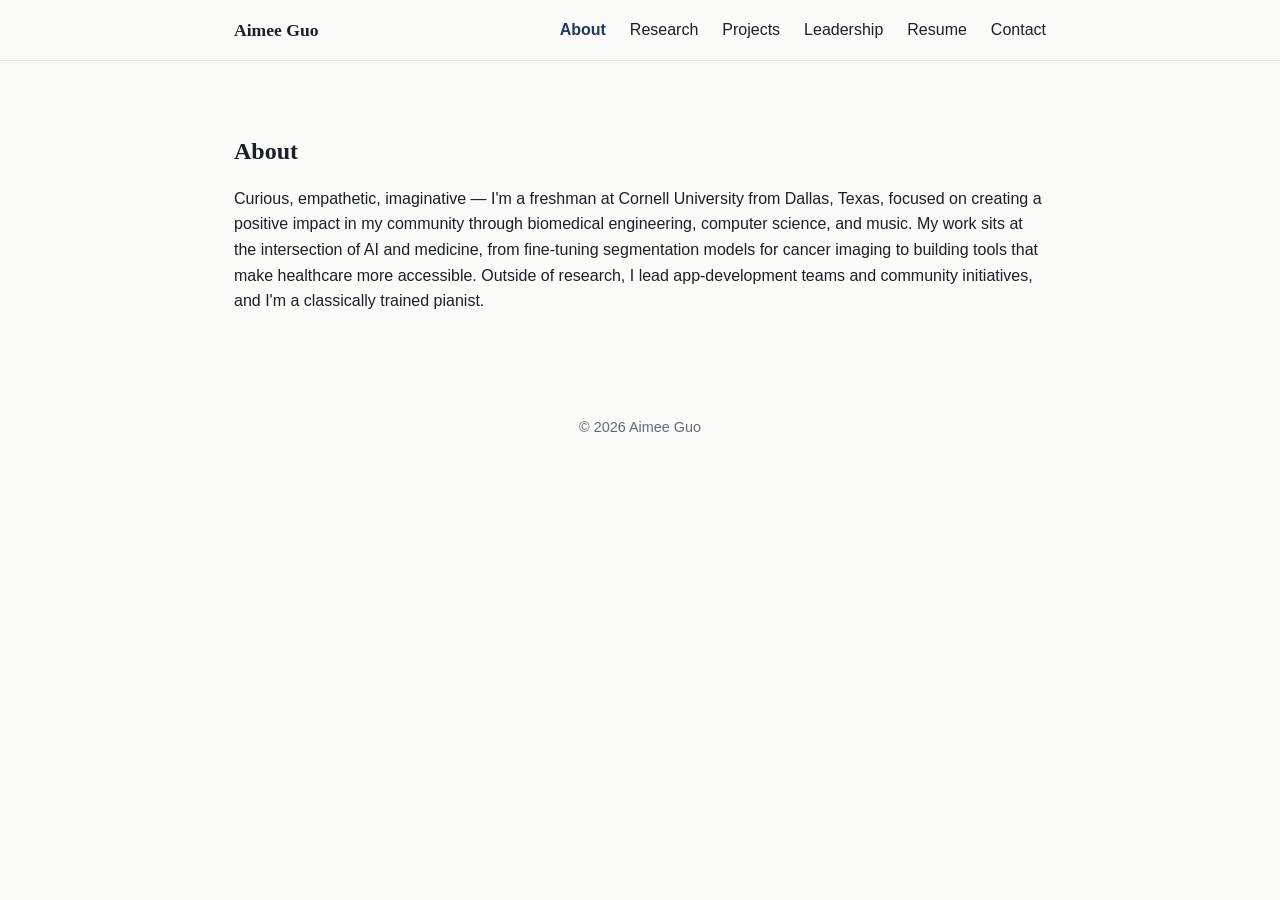
==== about.html @ e4951ae1 "Split single-page site into separate pages per nav tab Each nav item (About, Research, Projects, Lea" ====
<!DOCTYPE html>
<html lang="en">
<head>
  <meta charset="UTF-8" />
  <meta name="viewport" content="width=device-width, initial-scale=1.0" />
  <title>About — Aimee Guo</title>
  <meta name="description" content="About Aimee Guo — biomedical engineering & CS student at Cornell." />
  <link rel="stylesheet" href="style.css" />
</head>
<body>
  <header class="site-header">
    <nav class="nav">
      <a class="nav-brand" href="index.html">Aimee Guo</a>
      <button class="nav-toggle" id="navToggle" aria-label="Toggle menu" aria-expanded="false">
        <span></span><span></span><span></span>
      </button>
      <ul class="nav-links" id="navLinks">
        <li><a href="about.html" class="active">About</a></li>
        <li><a href="research.html">Research</a></li>
        <li><a href="projects.html">Projects</a></li>
        <li><a href="leadership.html">Leadership</a></li>
        <li><a href="resume.html">Resume</a></li>
        <li><a href="contact.html">Contact</a></li>
      </ul>
    </nav>
  </header>

  <main>
    <section class="section">
      <h2>About</h2>
      <p>
        Curious, empathetic, imaginative — I'm a freshman at Cornell University from Dallas, Texas,
        focused on creating a positive impact in my community through biomedical engineering,
        computer science, and music. My work sits at the intersection of AI and medicine, from
        fine-tuning segmentation models for cancer imaging to building tools that make healthcare
        more accessible. Outside of research, I lead app-development teams and community
        initiatives, and I'm a classically trained pianist.
      </p>
    </section>
  </main>

  <footer class="site-footer">
    <p>&copy; <span id="year"></span> Aimee Guo</p>
  </footer>

  <script src="script.js"></script>
</body>
</html>
---- style.css ----
:root {
  --bg: #fafaf9;
  --text: #1b1f27;
  --muted: #62697a;
  --accent: #1f3a5c;
  --accent-hover: #16293f;
  --border: #e3e2df;
  --card-bg: #f2f1ee;
  --max-width: 860px;

  --hero-bg: #0d1626;
  --hero-text: #f5f6f8;
  --hero-muted: #97a2b8;
}

* {
  box-sizing: border-box;
}

html {
  scroll-behavior: smooth;
}

body {
  margin: 0;
  font-family: -apple-system, BlinkMacSystemFont, "Segoe UI", Helvetica, Arial, sans-serif;
  color: var(--text);
  background: var(--bg);
  line-height: 1.6;
}

a {
  color: var(--accent);
  text-decoration: none;
}

a:hover {
  text-decoration: underline;
}

h1, h2, h3 {
  line-height: 1.2;
  font-family: Georgia, "Times New Roman", serif;
}

/* Header / Nav */

.site-header {
  border-bottom: 1px solid var(--border);
  position: sticky;
  top: 0;
  background: var(--bg);
  z-index: 10;
}

.nav {
  max-width: var(--max-width);
  margin: 0 auto;
  display: flex;
  align-items: center;
  justify-content: space-between;
  padding: 1rem 1.5rem;
}

.nav-brand {
  font-family: Georgia, "Times New Roman", serif;
  font-weight: 700;
  font-size: 1.1rem;
  color: var(--text);
}

.site-header.scrolled {
  box-shadow: 0 1px 6px rgba(0, 0, 0, 0.06);
}

.nav-links {
  list-style: none;
  display: flex;
  gap: 1.5rem;
  margin: 0;
  padding: 0;
}

.nav-links a {
  color: var(--text);
}

.nav-links a.active {
  color: var(--accent);
  font-weight: 600;
}

.nav-toggle {
  display: none;
  flex-direction: column;
  gap: 4px;
  background: none;
  border: none;
  cursor: pointer;
  padding: 0.5rem;
}

.nav-toggle span {
  width: 22px;
  height: 2px;
  background: var(--text);
  display: block;
}

/* Hero */

.hero {
  min-height: calc(100vh - 61px);
  min-height: calc(100dvh - 61px);
  display: flex;
  flex-direction: column;
  align-items: center;
  justify-content: center;
  text-align: center;
  gap: 1.25rem;
  padding: 3rem 1.5rem;
  position: relative;
  background: var(--hero-bg);
  color: var(--hero-text);
}

.hero h1 {
  font-size: clamp(2.5rem, 6vw, 4rem);
  margin: 0;
  letter-spacing: 0.01em;
}

.hero .tagline {
  color: var(--hero-muted);
  font-size: 1.1rem;
  max-width: 34rem;
  margin: 0;
}

.scroll-cue {
  position: absolute;
  bottom: 2rem;
  left: 50%;
  transform: translateX(-50%);
  display: flex;
  flex-direction: column;
  align-items: center;
  gap: 0.5rem;
  color: var(--hero-muted);
}

.scroll-cue:hover {
  color: var(--hero-text);
}

.scroll-text {
  font-size: 0.75rem;
  letter-spacing: 0.12em;
  text-transform: uppercase;
}

.scroll-cue .arrow {
  width: 10px;
  height: 10px;
  border-right: 2px solid currentColor;
  border-bottom: 2px solid currentColor;
  transform: rotate(45deg);
  animation: scroll-bounce 1.8s ease-in-out infinite;
}

@keyframes scroll-bounce {
  0%, 100% {
    transform: rotate(45deg) translate(0, 0);
    opacity: 0.6;
  }
  50% {
    transform: rotate(45deg) translate(5px, 5px);
    opacity: 1;
  }
}

.btn {
  display: inline-block;
  background: var(--accent);
  color: #fff;
  padding: 0.6rem 1.2rem;
  border-radius: 6px;
  font-weight: 600;
}

.btn:hover {
  background: var(--accent-hover);
  text-decoration: none;
}

.btn-outline {
  background: transparent;
  color: var(--accent);
  border: 1px solid var(--accent);
}

/* Sections */

.section {
  max-width: var(--max-width);
  margin: 0 auto;
  padding: 2.5rem 1.5rem;
  border-top: 1px solid var(--border);
}

main > .section:first-child {
  border-top: none;
  padding-top: 3.5rem;
}

.section h2 {
  font-size: 1.5rem;
  margin-bottom: 1.25rem;
}

/* Projects */

.project-grid {
  display: grid;
  grid-template-columns: repeat(auto-fill, minmax(240px, 1fr));
  gap: 1.25rem;
}

.project-card {
  background: var(--card-bg);
  border: 1px solid var(--border);
  border-radius: 8px;
  padding: 1.25rem;
}

.project-card h3 {
  margin-top: 0;
  margin-bottom: 0.5rem;
  font-size: 1.1rem;
}

.project-card .tech {
  color: var(--muted);
  font-size: 0.9rem;
}

.project-links {
  display: flex;
  gap: 1rem;
  margin-top: 0.75rem;
}

/* Resume / Contact */

.highlights {
  color: var(--muted);
}

.social-links {
  list-style: none;
  display: flex;
  gap: 1.25rem;
  padding: 0;
}

/* Footer */

.site-footer {
  text-align: center;
  padding: 2rem 1.5rem;
  color: var(--muted);
  font-size: 0.9rem;
}

/* Responsive nav */

@media (max-width: 640px) {
  .nav-toggle {
    display: flex;
  }

  .nav-links {
    position: absolute;
    top: 100%;
    left: 0;
    right: 0;
    background: var(--bg);
    border-bottom: 1px solid var(--border);
    flex-direction: column;
    gap: 0;
    padding: 0;
    max-height: 0;
    overflow: hidden;
    transition: max-height 0.2s ease;
  }

  .nav-links.open {
    max-height: 240px;
  }

  .nav-links li {
    border-top: 1px solid var(--border);
  }

  .nav-links a {
    display: block;
    padding: 0.9rem 1.5rem;
  }
}

@media (prefers-reduced-motion: reduce) {
  html {
    scroll-behavior: auto;
  }

  .scroll-cue .arrow {
    animation: none;
  }
}
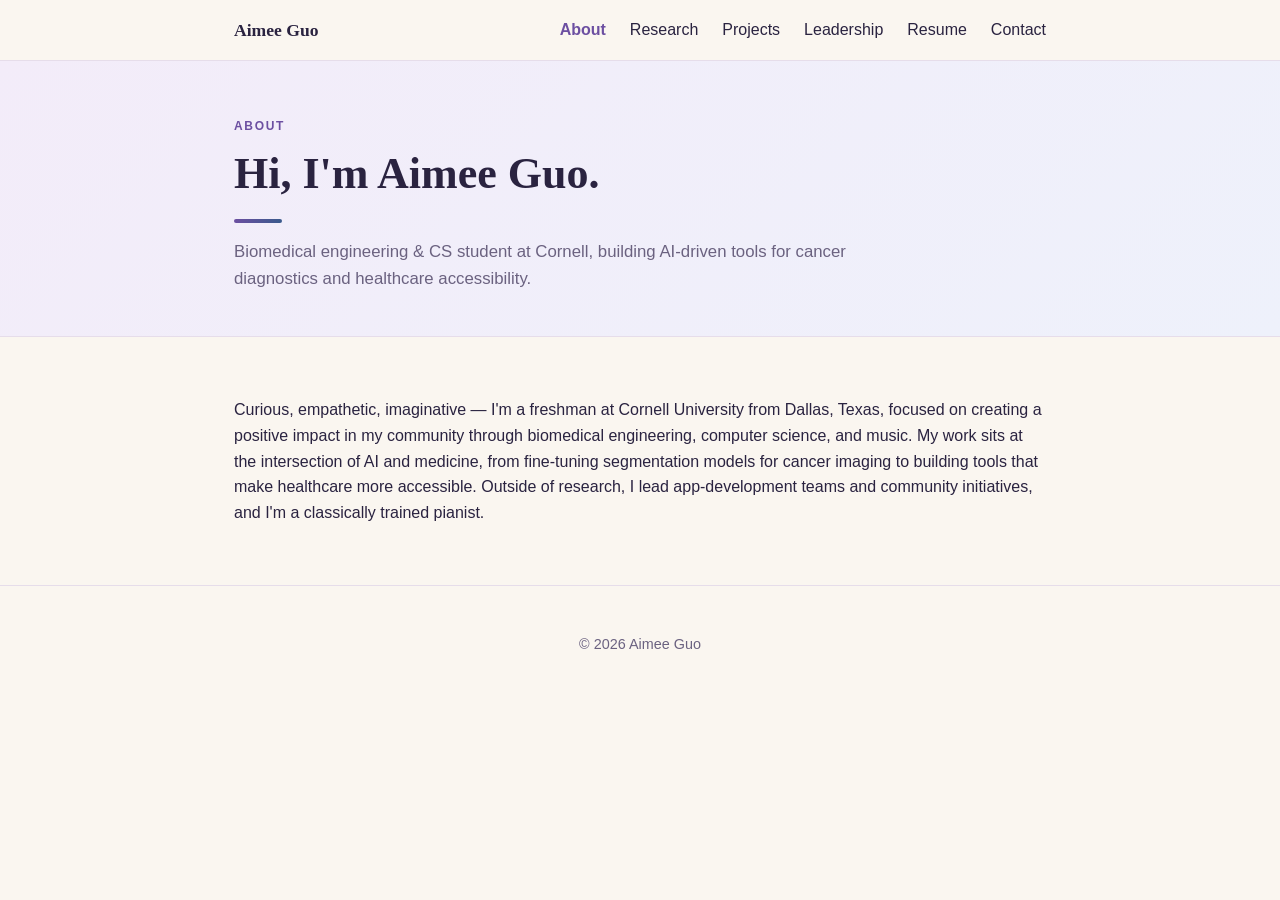
==== commit 922ae8ff: "Redesign inner pages with cream/purple/blue palette and page headers Swap the navy/slate palette for" ====
--- a/about.html
+++ b/about.html
@@ -26,8 +26,16 @@
   </header>
 
   <main>
+    <section class="page-hero">
+      <div class="page-hero-inner">
+        <p class="eyebrow">About</p>
+        <h1>Hi, I'm Aimee Guo.</h1>
+        <div class="accent-bar"></div>
+        <p class="subtitle">Biomedical engineering & CS student at Cornell, building AI-driven tools for cancer diagnostics and healthcare accessibility.</p>
+      </div>
+    </section>
+
     <section class="section">
-      <h2>About</h2>
       <p>
         Curious, empathetic, imaginative — I'm a freshman at Cornell University from Dallas, Texas,
         focused on creating a positive impact in my community through biomedical engineering,
--- a/style.css
+++ b/style.css
@@ -1,16 +1,21 @@
 :root {
-  --bg: #fafaf9;
-  --text: #1b1f27;
-  --muted: #62697a;
-  --accent: #1f3a5c;
-  --accent-hover: #16293f;
-  --border: #e3e2df;
-  --card-bg: #f2f1ee;
+  --bg: #faf6f0;
+  --text: #2a2340;
+  --muted: #6b6280;
+  --accent: #6c4fa1;
+  --accent-2: #3a5a8c;
+  --accent-hover: #55407f;
+  --border: #e6ddea;
+  --card-bg: #f3ecf4;
   --max-width: 860px;
 
-  --hero-bg: #0d1626;
-  --hero-text: #f5f6f8;
-  --hero-muted: #97a2b8;
+  --hero-bg-start: #241b3f;
+  --hero-bg-end: #1b2c4a;
+  --hero-text: #faf6f0;
+  --hero-muted: #c9bfe0;
+
+  --band-start: #f3ecf9;
+  --band-end: #eef1fb;
 }
 
 * {
@@ -70,7 +75,7 @@
 }
 
 .site-header.scrolled {
-  box-shadow: 0 1px 6px rgba(0, 0, 0, 0.06);
+  box-shadow: 0 1px 10px rgba(108, 79, 161, 0.12);
 }
 
 .nav-links {
@@ -107,7 +112,7 @@
   display: block;
 }
 
-/* Hero */
+/* Hero (home) */
 
 .hero {
   min-height: calc(100vh - 61px);
@@ -120,7 +125,7 @@
   gap: 1.25rem;
   padding: 3rem 1.5rem;
   position: relative;
-  background: var(--hero-bg);
+  background: linear-gradient(135deg, var(--hero-bg-start), var(--hero-bg-end));
   color: var(--hero-text);
 }
 
@@ -179,17 +184,61 @@
   }
 }
 
+/* Page header (inner pages) */
+
+.page-hero {
+  background: linear-gradient(135deg, var(--band-start), var(--band-end));
+  border-bottom: 1px solid var(--border);
+}
+
+.page-hero-inner {
+  max-width: var(--max-width);
+  margin: 0 auto;
+  padding: 3.5rem 1.5rem 2.75rem;
+}
+
+.eyebrow {
+  text-transform: uppercase;
+  letter-spacing: 0.14em;
+  font-size: 0.75rem;
+  font-weight: 700;
+  color: var(--accent);
+  margin: 0 0 0.75rem;
+}
+
+.page-hero h1 {
+  font-size: clamp(2rem, 4vw, 2.75rem);
+  margin: 0;
+}
+
+.accent-bar {
+  width: 3rem;
+  height: 4px;
+  border-radius: 2px;
+  background: linear-gradient(90deg, var(--accent), var(--accent-2));
+  margin: 1.1rem 0 0;
+}
+
+.page-hero .subtitle {
+  color: var(--muted);
+  font-size: 1.05rem;
+  margin: 1rem 0 0;
+  max-width: 40rem;
+}
+
+/* Buttons */
+
 .btn {
   display: inline-block;
-  background: var(--accent);
+  background: linear-gradient(135deg, var(--accent), var(--accent-2));
   color: #fff;
-  padding: 0.6rem 1.2rem;
+  padding: 0.65rem 1.3rem;
   border-radius: 6px;
   font-weight: 600;
 }
 
 .btn:hover {
-  background: var(--accent-hover);
+  filter: brightness(0.93);
   text-decoration: none;
 }
 
@@ -199,23 +248,16 @@
   border: 1px solid var(--accent);
 }
 
+.btn-outline:hover {
+  background: var(--card-bg);
+}
+
 /* Sections */
 
 .section {
   max-width: var(--max-width);
   margin: 0 auto;
-  padding: 2.5rem 1.5rem;
-  border-top: 1px solid var(--border);
-}
-
-main > .section:first-child {
-  border-top: none;
-  padding-top: 3.5rem;
-}
-
-.section h2 {
-  font-size: 1.5rem;
-  margin-bottom: 1.25rem;
+  padding: 2.75rem 1.5rem;
 }
 
 /* Projects */
@@ -229,38 +271,76 @@
 .project-card {
   background: var(--card-bg);
   border: 1px solid var(--border);
-  border-radius: 8px;
-  padding: 1.25rem;
+  border-radius: 10px;
+  padding: 1.5rem;
+  transition: box-shadow 0.2s ease, transform 0.2s ease, border-color 0.2s ease;
+}
+
+.project-card:hover {
+  border-color: var(--accent);
+  box-shadow: 0 10px 28px rgba(108, 79, 161, 0.14);
+  transform: translateY(-2px);
 }
 
 .project-card h3 {
   margin-top: 0;
   margin-bottom: 0.5rem;
-  font-size: 1.1rem;
+  font-size: 1.15rem;
 }
 
 .project-card .tech {
+  color: var(--accent-2);
+  font-size: 0.85rem;
+  font-weight: 600;
+}
+
+.project-links {
+  display: flex;
+  gap: 1rem;
+  margin-top: 0.9rem;
+}
+
+/* Highlights (Leadership / Resume lists) */
+
+.highlights {
+  list-style: none;
+  padding: 0;
+  margin: 0;
+  display: flex;
+  flex-direction: column;
+  gap: 0.85rem;
+}
+
+.highlights li {
+  position: relative;
+  padding-left: 1.4rem;
   color: var(--muted);
-  font-size: 0.9rem;
-}
-
-.project-links {
-  display: flex;
-  gap: 1rem;
-  margin-top: 0.75rem;
-}
-
-/* Resume / Contact */
-
-.highlights {
-  color: var(--muted);
-}
+}
+
+.highlights li::before {
+  content: "";
+  position: absolute;
+  left: 0;
+  top: 0.55em;
+  width: 7px;
+  height: 7px;
+  border-radius: 50%;
+  background: linear-gradient(135deg, var(--accent), var(--accent-2));
+}
+
+.highlights li a {
+  color: var(--text);
+  font-weight: 500;
+}
+
+/* Contact */
 
 .social-links {
   list-style: none;
   display: flex;
   gap: 1.25rem;
   padding: 0;
+  margin: 1rem 0 0;
 }
 
 /* Footer */
@@ -270,6 +350,7 @@
   padding: 2rem 1.5rem;
   color: var(--muted);
   font-size: 0.9rem;
+  border-top: 1px solid var(--border);
 }
 
 /* Responsive nav */
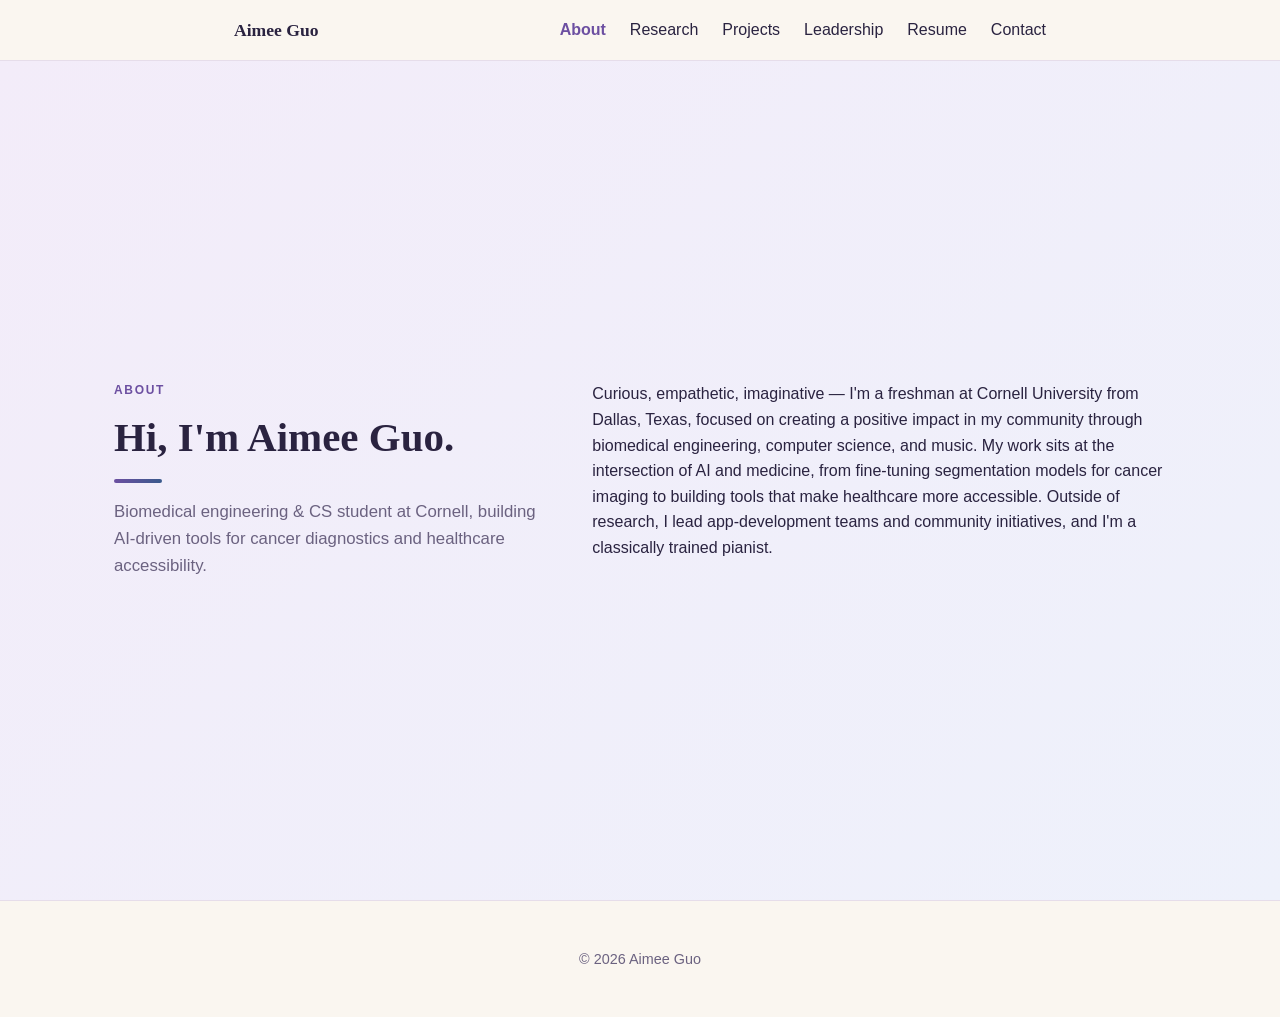
==== commit ae9ada1a: "Merge page headers and content into a full-height two-column layout Each inner page's gradient heade" ====
--- a/about.html
+++ b/about.html
@@ -28,22 +28,23 @@
   <main>
     <section class="page-hero">
       <div class="page-hero-inner">
-        <p class="eyebrow">About</p>
-        <h1>Hi, I'm Aimee Guo.</h1>
-        <div class="accent-bar"></div>
-        <p class="subtitle">Biomedical engineering & CS student at Cornell, building AI-driven tools for cancer diagnostics and healthcare accessibility.</p>
+        <div class="page-hero-header">
+          <p class="eyebrow">About</p>
+          <h1>Hi, I'm Aimee Guo.</h1>
+          <div class="accent-bar"></div>
+          <p class="subtitle">Biomedical engineering & CS student at Cornell, building AI-driven tools for cancer diagnostics and healthcare accessibility.</p>
+        </div>
+        <div class="page-hero-content">
+          <p>
+            Curious, empathetic, imaginative — I'm a freshman at Cornell University from Dallas, Texas,
+            focused on creating a positive impact in my community through biomedical engineering,
+            computer science, and music. My work sits at the intersection of AI and medicine, from
+            fine-tuning segmentation models for cancer imaging to building tools that make healthcare
+            more accessible. Outside of research, I lead app-development teams and community
+            initiatives, and I'm a classically trained pianist.
+          </p>
+        </div>
       </div>
-    </section>
-
-    <section class="section">
-      <p>
-        Curious, empathetic, imaginative — I'm a freshman at Cornell University from Dallas, Texas,
-        focused on creating a positive impact in my community through biomedical engineering,
-        computer science, and music. My work sits at the intersection of AI and medicine, from
-        fine-tuning segmentation models for cancer imaging to building tools that make healthcare
-        more accessible. Outside of research, I lead app-development teams and community
-        initiatives, and I'm a classically trained pianist.
-      </p>
     </section>
   </main>
 
--- a/style.css
+++ b/style.css
@@ -187,14 +187,27 @@
 /* Page header (inner pages) */
 
 .page-hero {
+  min-height: calc(100vh - 61px);
+  min-height: calc(100dvh - 61px);
+  display: flex;
+  align-items: center;
   background: linear-gradient(135deg, var(--band-start), var(--band-end));
-  border-bottom: 1px solid var(--border);
 }
 
 .page-hero-inner {
-  max-width: var(--max-width);
+  max-width: 1100px;
   margin: 0 auto;
-  padding: 3.5rem 1.5rem 2.75rem;
+  width: 100%;
+  display: grid;
+  grid-template-columns: minmax(0, 0.9fr) minmax(0, 1.2fr);
+  gap: 3rem;
+  padding: 4rem 1.5rem;
+  align-items: start;
+}
+
+.page-hero-header {
+  position: sticky;
+  top: 6rem;
 }
 
 .eyebrow {
@@ -206,8 +219,8 @@
   margin: 0 0 0.75rem;
 }
 
-.page-hero h1 {
-  font-size: clamp(2rem, 4vw, 2.75rem);
+.page-hero-header h1 {
+  font-size: clamp(2rem, 3.2vw, 2.75rem);
   margin: 0;
 }
 
@@ -219,11 +232,19 @@
   margin: 1.1rem 0 0;
 }
 
-.page-hero .subtitle {
+.page-hero-header .subtitle {
   color: var(--muted);
   font-size: 1.05rem;
   margin: 1rem 0 0;
-  max-width: 40rem;
+  max-width: 28rem;
+}
+
+.page-hero-content {
+  min-width: 0;
+}
+
+.page-hero-content > p:first-child {
+  margin-top: 0;
 }
 
 /* Buttons */
@@ -250,14 +271,6 @@
 
 .btn-outline:hover {
   background: var(--card-bg);
-}
-
-/* Sections */
-
-.section {
-  max-width: var(--max-width);
-  margin: 0 auto;
-  padding: 2.75rem 1.5rem;
 }
 
 /* Projects */
@@ -351,6 +364,25 @@
   color: var(--muted);
   font-size: 0.9rem;
   border-top: 1px solid var(--border);
+}
+
+/* Responsive page headers */
+
+@media (max-width: 860px) {
+  .page-hero {
+    min-height: auto;
+    display: block;
+  }
+
+  .page-hero-inner {
+    grid-template-columns: 1fr;
+    gap: 2rem;
+    padding: 3rem 1.5rem 2.5rem;
+  }
+
+  .page-hero-header {
+    position: static;
+  }
 }
 
 /* Responsive nav */
